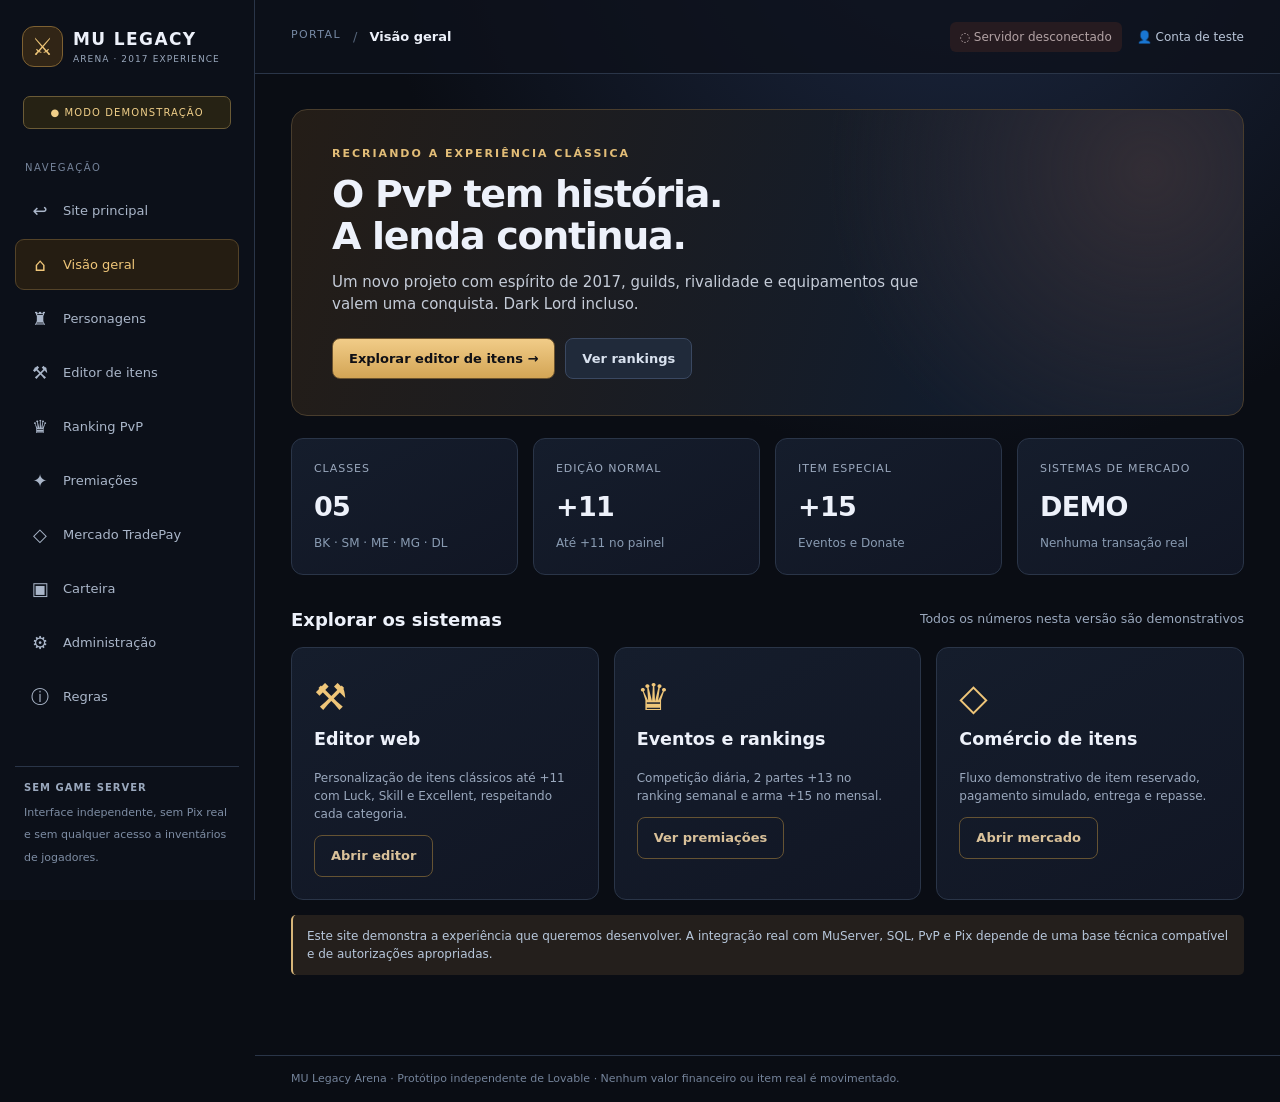
==== portal.html @ eca92752 "feat: portal classico com painel de staff e chat humano Node" ====
<!DOCTYPE html>
<html lang="pt-BR">
<head>
  <meta charset="UTF-8" />
  <meta name="viewport" content="width=device-width, initial-scale=1" />
  <meta name="description" content="Protótipo gratuito do painel MU Legacy Arena: inventário, editor, rankings e TradePay demonstrativo." />
  <title>MU Legacy Arena — Portal DEMO</title>
  <link rel="stylesheet" href="styles.css" />
</head>
<body>
  <div class="shell">
    <aside class="sidebar" id="sidebar">
      <a href="index.html" class="brand" title="Voltar ao site"><div class="brand-mark">⚔</div><div><strong>MU LEGACY</strong><small>ARENA · 2017 EXPERIENCE</small></div></a>
      <div class="demo-chip">● MODO DEMONSTRAÇÃO</div>
      <p class="nav-label">NAVEGAÇÃO</p>
      <nav id="nav" aria-label="Menu principal"><a href="index.html" title="Voltar à página inicial"><span>↩</span> Site principal</a>
        <a href="#inicio" data-page="inicio"><span>⌂</span> Visão geral</a>
        <a href="#personagens" data-page="personagens"><span>♜</span> Personagens</a>
        <a href="#editor" data-page="editor"><span>⚒</span> Editor de itens</a>
        <a href="#ranking" data-page="ranking"><span>♛</span> Ranking PvP</a>
        <a href="#premios" data-page="premios"><span>✦</span> Premiações</a>
        <a href="#mercado" data-page="mercado"><span>◇</span> Mercado TradePay</a>
        <a href="#carteira" data-page="carteira"><span>▣</span> Carteira</a>
        <a href="#admin" data-page="admin"><span>⚙</span> Administração</a>
        <a href="#regras" data-page="regras"><span>ⓘ</span> Regras</a>
      </nav>
      <div class="sidebar-bottom"><p><b>SEM GAME SERVER</b></p><small>Interface independente, sem Pix real e sem qualquer acesso a inventários de jogadores.</small></div>
    </aside>
    <div class="workspace">
      <header class="topbar">
        <button class="menu-btn" data-action="menu" title="Menu" aria-label="Abrir menu">☰</button>
        <div class="crumb"><span>PORTAL</span><span class="crumb-sep">/</span><strong id="current-page">Visão geral</strong></div>
        <div class="top-right"><span class="online-tag">◌ Servidor desconectado</span><span class="account">👤 Conta de teste</span></div>
      </header>
      <main id="app" role="main"></main>
      <footer class="footer">MU Legacy Arena · Protótipo independente de Lovable · Nenhum valor financeiro ou item real é movimentado.</footer>
    </div>
  </div>
  <div id="toast" class="toast" role="status" aria-live="polite"></div>
  <script src="app.js"></script>
</body>
</html>
---- styles.css ----
:root{color-scheme:dark;--bg:#0a0d14;--sidebar:#0c1019;--panel:#111725;--panel-2:#171f30;--line:#2a3548;--text:#edf1fa;--muted:#9aa8bd;--gold:#efc679;--gold-soft:#251d12;--good:#5bd9ae;--danger:#ed7b82;--blue:#92adf2}
*{box-sizing:border-box}body{margin:0;background:radial-gradient(circle at 75% -12%,#1d2943 0,transparent 38%),var(--bg);color:var(--text);font:15px/1.5 system-ui,-apple-system,Segoe UI,Roboto,Arial,sans-serif}button,input,select{font:inherit}button{cursor:pointer}a{color:inherit;text-decoration:none}.shell{display:flex;min-height:100vh}.sidebar{width:255px;flex-shrink:0;background:var(--sidebar);border-right:1px solid var(--line);padding:26px 15px 20px;display:flex;flex-direction:column;position:sticky;top:0;height:100vh}.brand{display:flex;align-items:center;gap:10px;padding:0 7px}.brand-mark{width:41px;height:41px;display:grid;place-items:center;border:1px solid #7e6132;border-radius:12px;background:#312516;color:var(--gold);font-size:24px}.brand strong{font-size:17px;letter-spacing:1.4px}.brand small{display:block;letter-spacing:1.1px;font-size:9px;color:var(--muted)}.demo-chip{border:1px solid #6b5b36;border-radius:7px;background:#262214;color:#f0cf89;font-size:10px;letter-spacing:1.1px;margin:29px 8px 31px;padding:8px 9px;text-align:center}.nav-label{font-size:10px;letter-spacing:1.5px;color:#75839a;margin:0 10px 10px}nav{display:grid;gap:3px}nav a{display:flex;gap:12px;align-items:center;padding:11px 13px;border:1px solid transparent;border-radius:9px;color:#aab6c9;font-size:13px}nav a span{font-size:18px;width:22px;text-align:center}nav a:hover{background:#182130}nav a.active{color:var(--gold);border-color:#544328;background:var(--gold-soft)}.sidebar-bottom{margin-top:auto;border-top:1px solid var(--line);padding:13px 9px;color:#7e8da4}.sidebar-bottom p{font-size:10px;letter-spacing:1px;color:var(--muted);margin:0 0 5px}.sidebar-bottom small{font-size:11px}.workspace{min-width:0;flex:1}.topbar{height:74px;border-bottom:1px solid var(--line);display:flex;align-items:center;justify-content:space-between;padding:0 36px;background:#0d111bcc}.crumb{display:flex;gap:12px;font-size:13px}.crumb span:first-child{color:#7789a4;font-size:11px;letter-spacing:1.4px}.crumb-sep{color:#56657a}.top-right{display:flex;align-items:center;gap:15px}.online-tag{font-size:12px;color:#b2a2a4;background:#261b20;padding:6px 10px;border-radius:6px}.account{font-size:12px;color:#b9c5d8}.menu-btn{display:none;background:transparent;border:0;color:var(--text)}main{max-width:1380px;margin:auto;padding:35px 36px 65px}.footer{padding:15px 36px;color:#74839a;font-size:11px;border-top:1px solid var(--line)}h1,h2,h3,p{margin-top:0}.eyebrow{font-size:11px;color:var(--gold);letter-spacing:2px;font-weight:700}.page-title{font-size:32px;line-height:1.14;letter-spacing:-.8px;margin-bottom:8px}.lead{color:var(--muted);font-size:14px;margin-bottom:26px;max-width:780px}.hero{border:1px solid #493d2d;border-radius:16px;background:radial-gradient(circle at 90% 20%,#322d35 0%,transparent 36%),linear-gradient(105deg,#241d17,#121c2c 70%);padding:36px 40px;min-height:225px;display:flex;flex-direction:column;justify-content:center;margin-bottom:22px}.hero h1{font-size:38px;max-width:630px;line-height:1.12;letter-spacing:-1.3px;margin:10px 0 13px}.hero p{max-width:590px;color:#c4cbd7;margin:0 0 22px}.hero .eyebrow{color:#e2bd77}.actions{display:flex;gap:10px;flex-wrap:wrap}.btn{border:1px solid #6b532f;color:#101015;background:linear-gradient(#f1cc88,#d3a555);padding:10px 16px;font-weight:700;border-radius:8px;font-size:13px}.btn:hover{filter:brightness(1.09)}.btn.secondary{background:#202a3a;color:#d8e1ee;border-color:#3a4861}.btn.ghost{background:transparent;color:#d9c19a;border-color:#655333}.btn:disabled{opacity:.47;cursor:not-allowed}.grid{display:grid;gap:15px}.cols-4{grid-template-columns:repeat(4,minmax(0,1fr))}.cols-3{grid-template-columns:repeat(3,minmax(0,1fr))}.cols-2{grid-template-columns:repeat(2,minmax(0,1fr))}.card{background:linear-gradient(150deg,#151d2c,#111624);border:1px solid var(--line);border-radius:12px;padding:22px;min-width:0}.card.highlight{border-color:#685137;background:linear-gradient(145deg,#272116,#151c29)}.metric .value{font-size:27px;font-weight:800;letter-spacing:-.7px}.metric .tag{font-size:11px;letter-spacing:.9px;color:var(--muted);margin-bottom:9px}.metric .desc{color:#899bb2;font-size:12px;margin-top:7px}.section-head{display:flex;justify-content:space-between;align-items:center;margin:31px 0 14px}.section-head h2{margin:0;font-size:18px}.section-head small{color:var(--muted)}.pill{display:inline-block;background:#292518;color:var(--gold);border:1px solid #564429;font-size:10px;letter-spacing:.5px;padding:4px 8px;border-radius:5px}.pill.good{background:#102f29;color:var(--good);border-color:#255c4f}.pill.dim{background:#1d2532;color:#9baec8;border-color:#35465c}.pill.danger{background:#301c24;color:#efa0a4;border-color:#59313e}.separator{border:0;border-top:1px solid var(--line);margin:18px 0}.muted{color:var(--muted)}.small{font-size:12px}.item-row{display:flex;align-items:center;gap:15px;border:1px solid var(--line);border-radius:10px;background:#121928;padding:14px;margin-bottom:9px}.item-icon{width:58px;height:58px;display:grid;place-items:center;border-radius:9px;border:1px solid #665537;background:radial-gradient(circle at center,#453220,#1a1d2d);color:#f8cc7a;font-size:28px;flex-shrink:0}.item-icon.premium{border-color:#8062c4;box-shadow:0 0 21px #694daa35;background:#2a1c42}.item-main{flex:1;min-width:0}.item-main b{display:block;font-size:14px}.item-main small{display:block;color:var(--muted);margin-top:3px}.item-right{text-align:right}.item-right .pill{display:block;margin-bottom:7px}.form-label{display:block;color:#bdc9db;font-size:12px;margin:15px 0 7px}.field{background:#0e1420;color:var(--text);padding:11px;border:1px solid #39465c;border-radius:8px;max-width:100%;width:100%}.field:focus{outline:2px solid #8d6f39}.flex{display:flex;align-items:center;gap:12px;flex-wrap:wrap}.space-between{justify-content:space-between}.stat-big{font-size:38px;color:var(--gold);font-weight:800;line-height:1.1}.range{width:100%;accent-color:#e8b765}.choice{display:flex;align-items:center;gap:9px;padding:9px;border:1px solid #314056;border-radius:7px;margin-bottom:6px;font-size:13px;background:#101726}.choice input{accent-color:#d2a459}.choice.disabled{opacity:.55}.note{font-size:12px;color:#b7c7db;border-left:2px solid #d7b579;background:#241f1c;padding:12px 14px;border-radius:5px;margin:15px 0}.warning{border-left-color:#d7828b;background:#261921}.preview-panel{border:1px solid #66512e;border-radius:10px;background:radial-gradient(circle at top right,#3b3023,#161b29 55%);padding:22px}.preview-panel h3{font-size:24px;color:#f3d38b}.tiny{font-size:11px;color:#8ca0b8}.table-wrap{overflow:auto;border:1px solid var(--line);border-radius:11px}table{width:100%;border-collapse:collapse;min-width:560px}th,td{text-align:left;padding:14px 15px;border-bottom:1px solid #293447}th{font-size:10px;letter-spacing:1.1px;color:#8a9bb2;background:#182132}td{font-size:13px}tr:last-child td{border-bottom:0}.rank-1{color:var(--gold);font-weight:800}.tabbar{display:flex;gap:6px;background:#111827;border:1px solid var(--line);border-radius:9px;padding:5px;width:max-content;max-width:100%;flex-wrap:wrap}.tab{border:0;background:transparent;padding:8px 13px;color:#a0aec4;border-radius:6px}.tab.active{background:#354156;color:white}.reward-circle{font-size:37px;color:var(--gold)}.set-slots{display:grid;grid-template-columns:repeat(5,1fr);gap:9px}.slot{background:#131b2b;border:1px solid #334259;border-radius:9px;padding:12px;text-align:center}.slot.won{border-color:#c69f4c;background:#30271a}.slot-symbol{font-size:26px}.slot small{display:block;font-size:10px;color:#aabbd0;margin-top:4px}.section-split{margin-top:18px}.status-flow{display:flex;gap:7px;flex-wrap:wrap}.flow-step{font-size:10px;border:1px solid #39475b;background:#1b2736;padding:7px;border-radius:6px;color:#b1bfd1}.flow-step.active{border-color:#d0a75b;color:#ecca89}.disabled-action{opacity:.5}.center{text-align:center}.empty{padding:40px 10px;text-align:center;color:var(--muted)}.empty .symbol{font-size:30px;margin-bottom:10px}.features li{margin:8px 0;color:#bdc7d6}.toast{position:fixed;bottom:22px;right:22px;border:1px solid #795f31;background:#282117;color:#f3dcae;border-radius:9px;padding:12px 18px;box-shadow:0 12px 45px #0008;max-width:340px;display:none;z-index:5;font-size:13px}.toast.show{display:block}.inline-code{font-family:monospace;color:#efce91;background:#29303b;padding:2px 5px;border-radius:4px}.badge-check{font-size:11px;color:var(--good)}.mb0{margin-bottom:0}.map-note{background:linear-gradient(110deg,#1f1b25,#1a2232);border:1px solid #574e47;border-radius:11px;padding:18px}.help-list{display:grid;gap:9px}.help-list details{border:1px solid var(--line);border-radius:9px;padding:12px 15px;background:#151d2b}.help-list summary{cursor:pointer;font-weight:600}.help-list p{margin:8px 0 1px;color:var(--muted)}
@media(max-width:1120px){.cols-4{grid-template-columns:repeat(2,minmax(0,1fr))}.cols-3{grid-template-columns:repeat(2,minmax(0,1fr))}.topbar{padding:0 20px}main{padding:24px 20px 50px}}@media(max-width:840px){.sidebar{position:fixed;left:-265px;top:0;bottom:0;z-index:9;transition:left .2s}.sidebar.open{left:0;box-shadow:0 0 0 200vw #0009}.menu-btn{display:block;margin-right:8px}.topbar{justify-content:flex-start}.top-right{margin-left:auto}.account{display:none}.cols-2,.cols-3{grid-template-columns:1fr}.hero{padding:25px}.hero h1{font-size:29px}}@media(max-width:530px){.cols-4{grid-template-columns:1fr 1fr;gap:9px}.metric .value{font-size:22px}.card{padding:16px}.page-title{font-size:25px}.online-tag{font-size:10px}.hero h1{font-size:25px}.set-slots{grid-template-columns:repeat(3,1fr)}.item-right{display:none}}
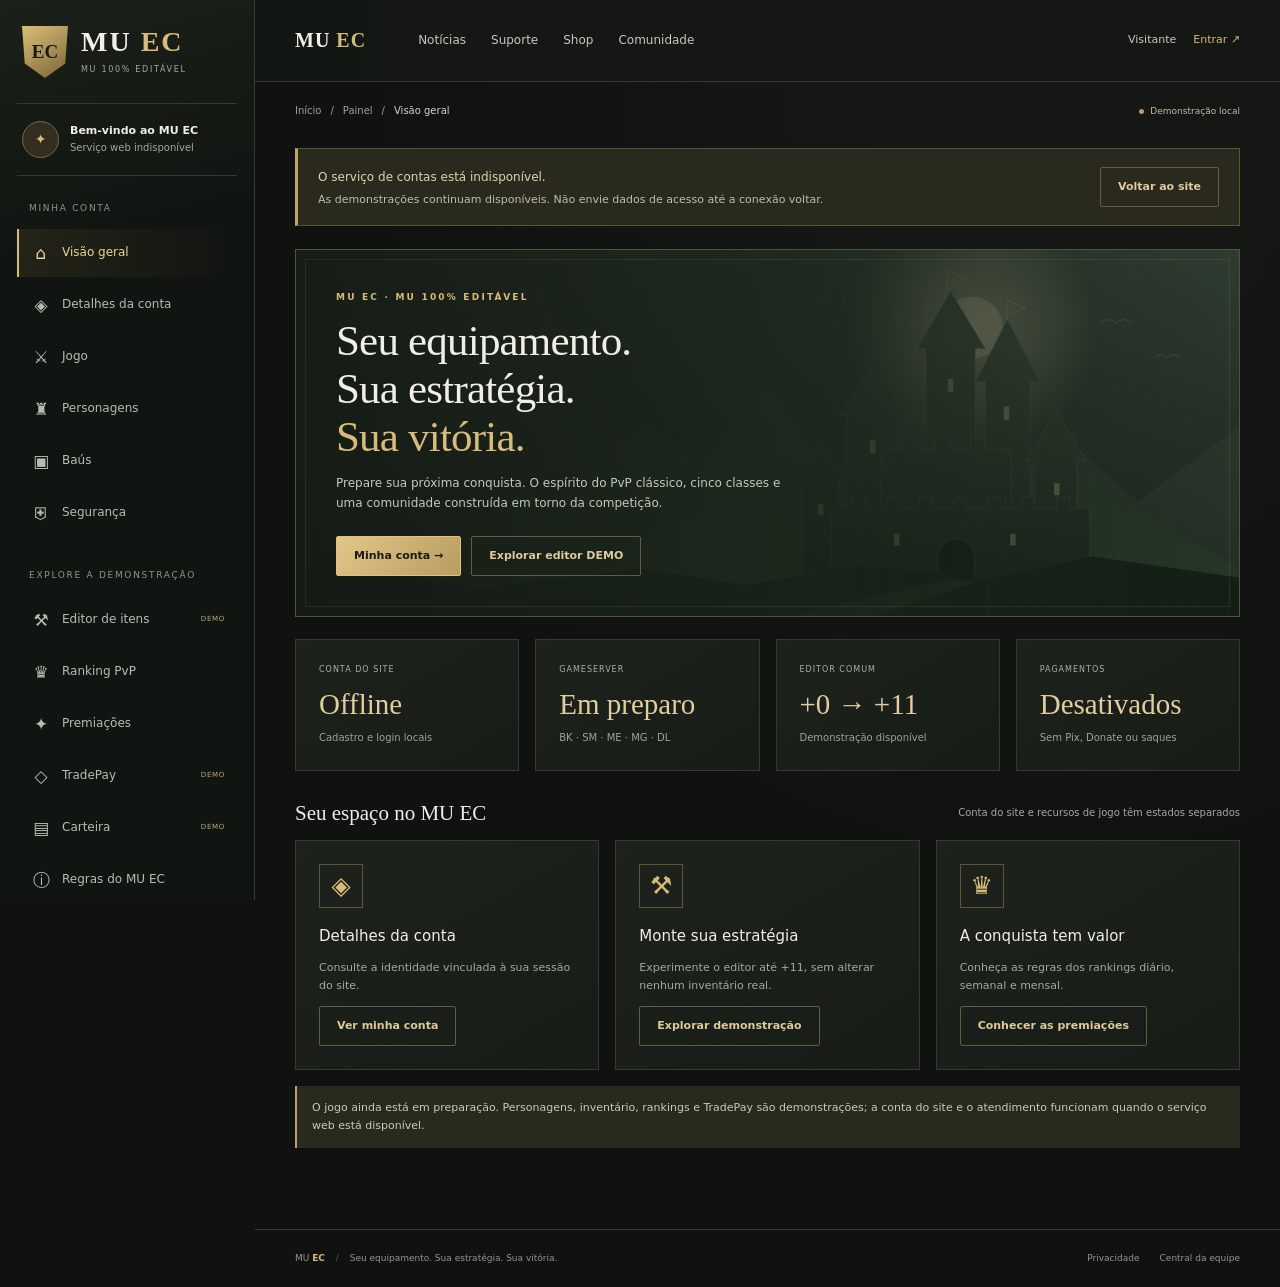
==== commit 20b7dae0: "Implementa portal MU EC e registra previa visual" ====
--- a/portal.html
+++ b/portal.html
@@ -3,40 +3,50 @@
 <head>
   <meta charset="UTF-8" />
   <meta name="viewport" content="width=device-width, initial-scale=1" />
-  <meta name="description" content="Protótipo gratuito do painel MU Legacy Arena: inventário, editor, rankings e TradePay demonstrativo." />
-  <title>MU Legacy Arena — Portal DEMO</title>
+  <meta name="theme-color" content="#111211" />
+  <meta name="description" content="Painel MU EC — MU 100% Editável. Sua conta do site e demonstrações de itens, rankings e eventos PvP." />
+  <title>MU EC — Painel do jogador</title>
   <link rel="stylesheet" href="styles.css" />
 </head>
 <body>
+  <a class="skip-link" href="#app">Ir para o conteúdo</a>
   <div class="shell">
-    <aside class="sidebar" id="sidebar">
-      <a href="index.html" class="brand" title="Voltar ao site"><div class="brand-mark">⚔</div><div><strong>MU LEGACY</strong><small>ARENA · 2017 EXPERIENCE</small></div></a>
-      <div class="demo-chip">● MODO DEMONSTRAÇÃO</div>
-      <p class="nav-label">NAVEGAÇÃO</p>
-      <nav id="nav" aria-label="Menu principal"><a href="index.html" title="Voltar à página inicial"><span>↩</span> Site principal</a>
-        <a href="#inicio" data-page="inicio"><span>⌂</span> Visão geral</a>
-        <a href="#personagens" data-page="personagens"><span>♜</span> Personagens</a>
-        <a href="#editor" data-page="editor"><span>⚒</span> Editor de itens</a>
-        <a href="#ranking" data-page="ranking"><span>♛</span> Ranking PvP</a>
-        <a href="#premios" data-page="premios"><span>✦</span> Premiações</a>
-        <a href="#mercado" data-page="mercado"><span>◇</span> Mercado TradePay</a>
-        <a href="#carteira" data-page="carteira"><span>▣</span> Carteira</a>
-        <a href="#admin" data-page="admin"><span>⚙</span> Administração</a>
-        <a href="#regras" data-page="regras"><span>ⓘ</span> Regras</a>
+    <aside class="sidebar" id="sidebar" aria-label="Painel do jogador">
+      <a href="index.html" class="brand" aria-label="MU EC — voltar ao site"><span class="brand-mark" aria-hidden="true">EC</span><span><strong>MU <em>EC</em></strong><small>MU 100% EDITÁVEL</small></span></a>
+      <div class="sidebar-account"><span class="account-avatar" aria-hidden="true">✦</span><div><b id="sidebar-user">Bem-vindo ao MU EC</b><small id="sidebar-session">Verificando sessão…</small></div></div>
+      <nav id="nav" aria-label="Navegação do painel">
+        <p class="nav-label">MINHA CONTA</p>
+        <a href="#inicio" data-page="inicio"><span aria-hidden="true">⌂</span> Visão geral</a>
+        <a href="#conta" data-page="conta"><span aria-hidden="true">◈</span> Detalhes da conta</a>
+        <a href="#jogo" data-page="jogo"><span aria-hidden="true">⚔</span> Jogo</a>
+        <a href="#personagens" data-page="personagens"><span aria-hidden="true">♜</span> Personagens</a>
+        <a href="#baus" data-page="baus"><span aria-hidden="true">▣</span> Baús</a>
+        <a href="#seguranca" data-page="seguranca"><span aria-hidden="true">⛨</span> Segurança</a>
+        <p class="nav-label demo-label">EXPLORE A DEMONSTRAÇÃO</p>
+        <a href="#editor" data-page="editor"><span aria-hidden="true">⚒</span> Editor de itens <small>DEMO</small></a>
+        <a href="#ranking" data-page="ranking"><span aria-hidden="true">♛</span> Ranking PvP</a>
+        <a href="#premios" data-page="premios"><span aria-hidden="true">✦</span> Premiações</a>
+        <a href="#mercado" data-page="mercado"><span aria-hidden="true">◇</span> TradePay <small>DEMO</small></a>
+        <a href="#carteira" data-page="carteira"><span aria-hidden="true">▤</span> Carteira <small>DEMO</small></a>
+        <a href="#regras" data-page="regras"><span aria-hidden="true">ⓘ</span> Regras do MU EC</a>
       </nav>
-      <div class="sidebar-bottom"><p><b>SEM GAME SERVER</b></p><small>Interface independente, sem Pix real e sem qualquer acesso a inventários de jogadores.</small></div>
+      <div class="sidebar-bottom"><p><b>GAMESERVER EM PREPARAÇÃO</b></p><small>Nenhum item ou valor real é movimentado.</small></div>
     </aside>
+    <button id="nav-backdrop" class="nav-backdrop" aria-label="Fechar navegação" hidden></button>
     <div class="workspace">
       <header class="topbar">
-        <button class="menu-btn" data-action="menu" title="Menu" aria-label="Abrir menu">☰</button>
-        <div class="crumb"><span>PORTAL</span><span class="crumb-sep">/</span><strong id="current-page">Visão geral</strong></div>
-        <div class="top-right"><span class="online-tag">◌ Servidor desconectado</span><span class="account">👤 Conta de teste</span></div>
+        <button class="menu-btn" id="menu-toggle" data-action="menu" aria-label="Abrir navegação" aria-controls="sidebar" aria-expanded="false">☰</button>
+        <a class="topbar-home" href="index.html">MU <b>EC</b></a>
+        <nav class="portal-links" aria-label="Links do site"><a href="index.html#noticias">Notícias</a><a href="index.html#suporte">Suporte</a><a href="index.html#loja">Shop</a><a href="index.html#guildas">Comunidade</a></nav>
+        <div class="top-right"><span class="account" id="topbar-user">Visitante</span><button class="text-button" id="logout-button" data-action="logout" hidden>Sair ↗</button><a class="text-button" id="login-link" href="index.html#login">Entrar ↗</a></div>
       </header>
-      <main id="app" role="main"></main>
-      <footer class="footer">MU Legacy Arena · Protótipo independente de Lovable · Nenhum valor financeiro ou item real é movimentado.</footer>
+      <div class="subbar"><div class="crumb"><a href="index.html">Início</a><span aria-hidden="true">/</span><span>Painel</span><span aria-hidden="true">/</span><strong id="current-page">Visão geral</strong></div><span class="site-status" id="site-status">Verificando conexão</span></div>
+      <main id="app" tabindex="-1"><div class="empty">Carregando painel…</div></main>
+      <noscript><p class="note">Ative o JavaScript para navegar no painel. <a href="index.html">Voltar ao site principal.</a></p></noscript>
+      <footer class="footer"><span>MU <b>EC</b> <span class="footer-divider">/</span> Seu equipamento. Sua estratégia. Sua vitória.</span><a href="index.html#privacidade">Privacidade</a><a href="staff.html">Central da equipe</a></footer>
     </div>
   </div>
   <div id="toast" class="toast" role="status" aria-live="polite"></div>
-  <script src="app.js"></script>
+  <script src="app.js" defer></script>
 </body>
-</html>+</html>
--- a/styles.css
+++ b/styles.css
@@ -1,3 +1,31 @@
-:root{color-scheme:dark;--bg:#0a0d14;--sidebar:#0c1019;--panel:#111725;--panel-2:#171f30;--line:#2a3548;--text:#edf1fa;--muted:#9aa8bd;--gold:#efc679;--gold-soft:#251d12;--good:#5bd9ae;--danger:#ed7b82;--blue:#92adf2}
-*{box-sizing:border-box}body{margin:0;background:radial-gradient(circle at 75% -12%,#1d2943 0,transparent 38%),var(--bg);color:var(--text);font:15px/1.5 system-ui,-apple-system,Segoe UI,Roboto,Arial,sans-serif}button,input,select{font:inherit}button{cursor:pointer}a{color:inherit;text-decoration:none}.shell{display:flex;min-height:100vh}.sidebar{width:255px;flex-shrink:0;background:var(--sidebar);border-right:1px solid var(--line);padding:26px 15px 20px;display:flex;flex-direction:column;position:sticky;top:0;height:100vh}.brand{display:flex;align-items:center;gap:10px;padding:0 7px}.brand-mark{width:41px;height:41px;display:grid;place-items:center;border:1px solid #7e6132;border-radius:12px;background:#312516;color:var(--gold);font-size:24px}.brand strong{font-size:17px;letter-spacing:1.4px}.brand small{display:block;letter-spacing:1.1px;font-size:9px;color:var(--muted)}.demo-chip{border:1px solid #6b5b36;border-radius:7px;background:#262214;color:#f0cf89;font-size:10px;letter-spacing:1.1px;margin:29px 8px 31px;padding:8px 9px;text-align:center}.nav-label{font-size:10px;letter-spacing:1.5px;color:#75839a;margin:0 10px 10px}nav{display:grid;gap:3px}nav a{display:flex;gap:12px;align-items:center;padding:11px 13px;border:1px solid transparent;border-radius:9px;color:#aab6c9;font-size:13px}nav a span{font-size:18px;width:22px;text-align:center}nav a:hover{background:#182130}nav a.active{color:var(--gold);border-color:#544328;background:var(--gold-soft)}.sidebar-bottom{margin-top:auto;border-top:1px solid var(--line);padding:13px 9px;color:#7e8da4}.sidebar-bottom p{font-size:10px;letter-spacing:1px;color:var(--muted);margin:0 0 5px}.sidebar-bottom small{font-size:11px}.workspace{min-width:0;flex:1}.topbar{height:74px;border-bottom:1px solid var(--line);display:flex;align-items:center;justify-content:space-between;padding:0 36px;background:#0d111bcc}.crumb{display:flex;gap:12px;font-size:13px}.crumb span:first-child{color:#7789a4;font-size:11px;letter-spacing:1.4px}.crumb-sep{color:#56657a}.top-right{display:flex;align-items:center;gap:15px}.online-tag{font-size:12px;color:#b2a2a4;background:#261b20;padding:6px 10px;border-radius:6px}.account{font-size:12px;color:#b9c5d8}.menu-btn{display:none;background:transparent;border:0;color:var(--text)}main{max-width:1380px;margin:auto;padding:35px 36px 65px}.footer{padding:15px 36px;color:#74839a;font-size:11px;border-top:1px solid var(--line)}h1,h2,h3,p{margin-top:0}.eyebrow{font-size:11px;color:var(--gold);letter-spacing:2px;font-weight:700}.page-title{font-size:32px;line-height:1.14;letter-spacing:-.8px;margin-bottom:8px}.lead{color:var(--muted);font-size:14px;margin-bottom:26px;max-width:780px}.hero{border:1px solid #493d2d;border-radius:16px;background:radial-gradient(circle at 90% 20%,#322d35 0%,transparent 36%),linear-gradient(105deg,#241d17,#121c2c 70%);padding:36px 40px;min-height:225px;display:flex;flex-direction:column;justify-content:center;margin-bottom:22px}.hero h1{font-size:38px;max-width:630px;line-height:1.12;letter-spacing:-1.3px;margin:10px 0 13px}.hero p{max-width:590px;color:#c4cbd7;margin:0 0 22px}.hero .eyebrow{color:#e2bd77}.actions{display:flex;gap:10px;flex-wrap:wrap}.btn{border:1px solid #6b532f;color:#101015;background:linear-gradient(#f1cc88,#d3a555);padding:10px 16px;font-weight:700;border-radius:8px;font-size:13px}.btn:hover{filter:brightness(1.09)}.btn.secondary{background:#202a3a;color:#d8e1ee;border-color:#3a4861}.btn.ghost{background:transparent;color:#d9c19a;border-color:#655333}.btn:disabled{opacity:.47;cursor:not-allowed}.grid{display:grid;gap:15px}.cols-4{grid-template-columns:repeat(4,minmax(0,1fr))}.cols-3{grid-template-columns:repeat(3,minmax(0,1fr))}.cols-2{grid-template-columns:repeat(2,minmax(0,1fr))}.card{background:linear-gradient(150deg,#151d2c,#111624);border:1px solid var(--line);border-radius:12px;padding:22px;min-width:0}.card.highlight{border-color:#685137;background:linear-gradient(145deg,#272116,#151c29)}.metric .value{font-size:27px;font-weight:800;letter-spacing:-.7px}.metric .tag{font-size:11px;letter-spacing:.9px;color:var(--muted);margin-bottom:9px}.metric .desc{color:#899bb2;font-size:12px;margin-top:7px}.section-head{display:flex;justify-content:space-between;align-items:center;margin:31px 0 14px}.section-head h2{margin:0;font-size:18px}.section-head small{color:var(--muted)}.pill{display:inline-block;background:#292518;color:var(--gold);border:1px solid #564429;font-size:10px;letter-spacing:.5px;padding:4px 8px;border-radius:5px}.pill.good{background:#102f29;color:var(--good);border-color:#255c4f}.pill.dim{background:#1d2532;color:#9baec8;border-color:#35465c}.pill.danger{background:#301c24;color:#efa0a4;border-color:#59313e}.separator{border:0;border-top:1px solid var(--line);margin:18px 0}.muted{color:var(--muted)}.small{font-size:12px}.item-row{display:flex;align-items:center;gap:15px;border:1px solid var(--line);border-radius:10px;background:#121928;padding:14px;margin-bottom:9px}.item-icon{width:58px;height:58px;display:grid;place-items:center;border-radius:9px;border:1px solid #665537;background:radial-gradient(circle at center,#453220,#1a1d2d);color:#f8cc7a;font-size:28px;flex-shrink:0}.item-icon.premium{border-color:#8062c4;box-shadow:0 0 21px #694daa35;background:#2a1c42}.item-main{flex:1;min-width:0}.item-main b{display:block;font-size:14px}.item-main small{display:block;color:var(--muted);margin-top:3px}.item-right{text-align:right}.item-right .pill{display:block;margin-bottom:7px}.form-label{display:block;color:#bdc9db;font-size:12px;margin:15px 0 7px}.field{background:#0e1420;color:var(--text);padding:11px;border:1px solid #39465c;border-radius:8px;max-width:100%;width:100%}.field:focus{outline:2px solid #8d6f39}.flex{display:flex;align-items:center;gap:12px;flex-wrap:wrap}.space-between{justify-content:space-between}.stat-big{font-size:38px;color:var(--gold);font-weight:800;line-height:1.1}.range{width:100%;accent-color:#e8b765}.choice{display:flex;align-items:center;gap:9px;padding:9px;border:1px solid #314056;border-radius:7px;margin-bottom:6px;font-size:13px;background:#101726}.choice input{accent-color:#d2a459}.choice.disabled{opacity:.55}.note{font-size:12px;color:#b7c7db;border-left:2px solid #d7b579;background:#241f1c;padding:12px 14px;border-radius:5px;margin:15px 0}.warning{border-left-color:#d7828b;background:#261921}.preview-panel{border:1px solid #66512e;border-radius:10px;background:radial-gradient(circle at top right,#3b3023,#161b29 55%);padding:22px}.preview-panel h3{font-size:24px;color:#f3d38b}.tiny{font-size:11px;color:#8ca0b8}.table-wrap{overflow:auto;border:1px solid var(--line);border-radius:11px}table{width:100%;border-collapse:collapse;min-width:560px}th,td{text-align:left;padding:14px 15px;border-bottom:1px solid #293447}th{font-size:10px;letter-spacing:1.1px;color:#8a9bb2;background:#182132}td{font-size:13px}tr:last-child td{border-bottom:0}.rank-1{color:var(--gold);font-weight:800}.tabbar{display:flex;gap:6px;background:#111827;border:1px solid var(--line);border-radius:9px;padding:5px;width:max-content;max-width:100%;flex-wrap:wrap}.tab{border:0;background:transparent;padding:8px 13px;color:#a0aec4;border-radius:6px}.tab.active{background:#354156;color:white}.reward-circle{font-size:37px;color:var(--gold)}.set-slots{display:grid;grid-template-columns:repeat(5,1fr);gap:9px}.slot{background:#131b2b;border:1px solid #334259;border-radius:9px;padding:12px;text-align:center}.slot.won{border-color:#c69f4c;background:#30271a}.slot-symbol{font-size:26px}.slot small{display:block;font-size:10px;color:#aabbd0;margin-top:4px}.section-split{margin-top:18px}.status-flow{display:flex;gap:7px;flex-wrap:wrap}.flow-step{font-size:10px;border:1px solid #39475b;background:#1b2736;padding:7px;border-radius:6px;color:#b1bfd1}.flow-step.active{border-color:#d0a75b;color:#ecca89}.disabled-action{opacity:.5}.center{text-align:center}.empty{padding:40px 10px;text-align:center;color:var(--muted)}.empty .symbol{font-size:30px;margin-bottom:10px}.features li{margin:8px 0;color:#bdc7d6}.toast{position:fixed;bottom:22px;right:22px;border:1px solid #795f31;background:#282117;color:#f3dcae;border-radius:9px;padding:12px 18px;box-shadow:0 12px 45px #0008;max-width:340px;display:none;z-index:5;font-size:13px}.toast.show{display:block}.inline-code{font-family:monospace;color:#efce91;background:#29303b;padding:2px 5px;border-radius:4px}.badge-check{font-size:11px;color:var(--good)}.mb0{margin-bottom:0}.map-note{background:linear-gradient(110deg,#1f1b25,#1a2232);border:1px solid #574e47;border-radius:11px;padding:18px}.help-list{display:grid;gap:9px}.help-list details{border:1px solid var(--line);border-radius:9px;padding:12px 15px;background:#151d2b}.help-list summary{cursor:pointer;font-weight:600}.help-list p{margin:8px 0 1px;color:var(--muted)}
-@media(max-width:1120px){.cols-4{grid-template-columns:repeat(2,minmax(0,1fr))}.cols-3{grid-template-columns:repeat(2,minmax(0,1fr))}.topbar{padding:0 20px}main{padding:24px 20px 50px}}@media(max-width:840px){.sidebar{position:fixed;left:-265px;top:0;bottom:0;z-index:9;transition:left .2s}.sidebar.open{left:0;box-shadow:0 0 0 200vw #0009}.menu-btn{display:block;margin-right:8px}.topbar{justify-content:flex-start}.top-right{margin-left:auto}.account{display:none}.cols-2,.cols-3{grid-template-columns:1fr}.hero{padding:25px}.hero h1{font-size:29px}}@media(max-width:530px){.cols-4{grid-template-columns:1fr 1fr;gap:9px}.metric .value{font-size:22px}.card{padding:16px}.page-title{font-size:25px}.online-tag{font-size:10px}.hero h1{font-size:25px}.set-slots{grid-template-columns:repeat(3,1fr)}.item-right{display:none}}+:root{color-scheme:dark;--bg:#101211;--sidebar:#111411;--panel:#191d1a;--panel-2:#222722;--line:#333a30;--text:#f0eee6;--muted:#a2aa9d;--gold:#d8bb79;--gold-soft:#302b1e;--good:#9ec6a3;--danger:#dfa19a;--blue:#acbdcb}
+*{box-sizing:border-box}html{scroll-behavior:smooth}body{margin:0;background:radial-gradient(ellipse at 82% 8%,#2a332733,transparent 48%),var(--bg);color:var(--text);font:14px/1.65 system-ui,-apple-system,"Segoe UI",Arial,sans-serif}button,input,select{font:inherit}button{cursor:pointer}a{color:inherit;text-decoration:none}a:hover{color:#f4d599}button:focus-visible,a:focus-visible,input:focus-visible,select:focus-visible,summary:focus-visible{outline:2px solid var(--gold);outline-offset:4px}[hidden]{display:none!important}
+.skip-link{position:fixed;left:15px;top:-70px;background:var(--gold);color:#121811;padding:10px 18px;z-index:100}.skip-link:focus{top:12px}.shell{display:flex;min-height:100vh}
+.sidebar{width:255px;flex-shrink:0;background:linear-gradient(165deg,#1b2019,#111511 28%);border-right:1px solid var(--line);display:flex;flex-direction:column;position:sticky;top:0;height:100vh;overflow-y:auto;padding:26px 17px 18px;scrollbar-width:thin}
+.brand{display:flex;align-items:center;gap:13px;padding:0 5px 25px}.brand-mark{width:46px;height:52px;display:grid;place-items:center;clip-path:polygon(0 0,100% 0,94% 72%,50% 100%,6% 72%);background:linear-gradient(145deg,#dbbf78,#7a6438);font:bold 19px Georgia,serif;color:#161c15}.brand strong{display:block;font:bold 28px/1 Georgia,serif;letter-spacing:2px}.brand em{color:var(--gold);font-style:normal}.brand small{display:block;margin-top:7px;letter-spacing:1.7px;font-size:8px;color:var(--muted)}
+.sidebar-account{display:flex;align-items:center;gap:11px;padding:17px 5px;border-top:1px solid var(--line);border-bottom:1px solid var(--line);margin-bottom:25px}.account-avatar{display:grid;place-items:center;width:37px;height:37px;border:1px solid #786941;background:#332e20;color:var(--gold);border-radius:50%}.sidebar-account div{min-width:0}.sidebar-account b{display:block;font-size:11px;overflow:hidden;text-overflow:ellipsis}.sidebar-account small{display:block;font-size:10px;color:var(--muted)}
+.nav-label{font-size:9px;letter-spacing:1.7px;color:#8e9787;margin:0 12px 9px}.demo-label{margin-top:27px}#nav{display:grid;gap:4px}#nav a{display:flex;gap:11px;align-items:center;padding:10px 12px;border-left:2px solid transparent;color:#b6bdb0;font-size:12px}#nav a span{font-size:17px;width:20px;text-align:center}#nav a small{margin-left:auto;font-size:7px;color:#c1aa76;letter-spacing:.7px}#nav a:hover{background:#232920;color:#f5e9cd}#nav a.active{color:#ecd39b;border-color:var(--gold);background:linear-gradient(90deg,#76623830,transparent)}
+.sidebar-bottom{margin-top:auto;padding:24px 8px 0;color:var(--muted)}.sidebar-bottom p{font-size:8px;letter-spacing:1px;margin:0 0 3px}.sidebar-bottom small{font-size:8px}.workspace{min-width:0;flex:1}
+.topbar{min-height:82px;border-bottom:1px solid var(--line);display:flex;align-items:center;gap:30px;padding:14px 40px;background:#141813e8}.topbar-home{font:bold 20px Georgia,serif;letter-spacing:1px;white-space:nowrap}.topbar-home b{color:var(--gold)}.portal-links{display:flex;gap:25px;margin-left:22px;font-size:12px;color:#c4c9bd}.top-right{display:flex;align-items:center;gap:17px;margin-left:auto}.account{font-size:11px;color:#c5caba;max-width:140px;white-space:nowrap;overflow:hidden;text-overflow:ellipsis}.text-button{padding:3px 0;color:var(--gold);background:none;border:0;font-size:11px;white-space:nowrap}.text-button:disabled{opacity:.5}.menu-btn{display:none;background:transparent;border:0;color:var(--text);font-size:22px;padding:2px 8px}
+.subbar{display:flex;gap:15px;align-items:center;justify-content:space-between;max-width:1400px;margin:auto;padding:21px 40px 0}.crumb{display:flex;flex-wrap:wrap;gap:9px;font-size:10px;color:#9da492}.crumb strong{color:#d2d6c7;font-weight:500}.site-status{font-size:9px;color:#b7c1ad;display:inline-flex;align-items:center;gap:6px;white-space:nowrap}.site-status:before{content:"";width:5px;height:5px;background:#8eac82;border-radius:50%}.site-status.offline:before{background:#c4986a}
+main{max-width:1400px;margin:auto;padding:28px 40px 65px;min-height:calc(100vh - 218px)}main:focus{outline:none}.footer{padding:21px 40px;color:#909886;font-size:9px;border-top:1px solid var(--line);display:flex;flex-wrap:wrap;gap:20px}.footer span:first-child{margin-right:auto}.footer b{color:var(--gold)}.footer-divider{color:#4c5845;margin:0 8px}
+h1,h2,h3,p{margin-top:0}.eyebrow{font-size:9px;color:var(--gold);letter-spacing:2.2px;font-weight:600}.page-title{font:35px/1.2 Georgia,"Times New Roman",serif;letter-spacing:-.4px;margin:7px 0 10px}.page-title:focus{outline:none}.lead{color:var(--muted);font-size:12px;margin-bottom:28px;max-width:760px}
+.hero{border:1px solid #5a5036;background:linear-gradient(90deg,#151b15f5,#1a231ac9 55%,#1a231a33),url("assets/player-citadel.svg") center right/cover;padding:40px;min-height:270px;display:flex;flex-direction:column;justify-content:center;margin-bottom:22px;position:relative;overflow:hidden}.hero:after{content:"";position:absolute;inset:9px;border:1px solid #d8bb791a;pointer-events:none}.hero h1{font:43px/1.12 Georgia,serif;max-width:600px;letter-spacing:-.8px;margin:12px 0 13px;position:relative;z-index:1}.hero h1 em{color:var(--gold);font-style:normal}.hero p{max-width:460px;color:#c4cab9;margin:0 0 22px;font-size:12px;position:relative;z-index:1}.hero .eyebrow,.hero .actions{position:relative;z-index:1}
+.actions{display:flex;gap:10px;flex-wrap:wrap;align-items:center}.btn{display:inline-flex;align-items:center;justify-content:center;border:1px solid #dfc285;color:#1a1b12;background:linear-gradient(130deg,#e2c789,#b99c60);padding:10px 17px;font-weight:650;border-radius:2px;font-size:11px;text-align:center}.btn:hover{filter:brightness(1.08);color:#10130e}.btn.secondary{background:#252d23;color:#d8ddcf;border-color:#54604b}.btn.ghost{background:transparent;color:#deca9d;border-color:#675b3d}.btn:disabled{opacity:.5;cursor:not-allowed}
+.grid{display:grid;gap:16px}.cols-4{grid-template-columns:repeat(4,minmax(0,1fr))}.cols-3{grid-template-columns:repeat(3,minmax(0,1fr))}.cols-2{grid-template-columns:repeat(2,minmax(0,1fr))}.card{background:linear-gradient(150deg,#1d231c,#171c16);border:1px solid var(--line);padding:23px;min-width:0}.card h2,.card h3{font-weight:500;font-size:15px;margin-bottom:10px}.card.highlight{border-color:#5e5438;background:linear-gradient(145deg,#302d20,#1b231a)}.card p:last-child{margin-bottom:0}.metric .value{font:29px/1.15 Georgia,serif;color:#e2cd9f}.metric .tag{font-size:8px;letter-spacing:1px;color:#a9b19e;margin-bottom:12px}.metric .desc{color:#9ba68f;font-size:10px;margin-top:9px}
+.section-head{display:flex;flex-wrap:wrap;gap:10px;justify-content:space-between;align-items:center;margin:30px 0 14px}.section-head h2{margin:0;font:21px Georgia,serif}.section-head small{color:var(--muted);font-size:10px}.pill{display:inline-block;background:#312c1e;color:#e2ca94;border:1px solid #665733;font-size:8px;letter-spacing:.8px;padding:4px 7px;border-radius:2px}.pill.good{background:#243423;color:#c2d9ba;border-color:#40583c}.pill.dim{background:#252b24;color:#bac6af;border-color:#434f3a}.pill.danger{background:#362922;color:#e1b69e;border-color:#6c4c39}.separator{border:0;border-top:1px solid var(--line);margin:18px 0}.muted{color:var(--muted)}.small{font-size:11px}
+.item-row{display:flex;flex-wrap:wrap;align-items:center;gap:13px;border-bottom:1px solid var(--line);padding:15px 0}.item-row:last-child{border-bottom:0}.item-icon{width:49px;height:53px;display:grid;place-items:center;border:1px solid #645939;background:radial-gradient(circle at top,#3b3c26,#20261c);color:#e4c882;font-size:25px;flex-shrink:0}.item-icon.premium{border-color:#8a7462;background:#322c2c;color:#e0c4ad}.item-main{flex:1;min-width:120px}.item-main b{display:block;font-size:12px;font-weight:550}.item-main small{display:block;color:var(--muted);font-size:10px;margin-top:3px}.item-right{text-align:right}.item-right .pill{display:block;margin-bottom:7px}
+.form-label{display:block;color:#c5ceba;font-size:11px;margin:16px 0 7px}.field{background:#11170f;color:var(--text);padding:11px;border:1px solid #49543d;border-radius:2px;max-width:100%;width:100%;font-size:12px}.flex{display:flex;align-items:center;gap:12px;flex-wrap:wrap}.space-between{justify-content:space-between}.stat-big{font:33px/1.15 Georgia,serif;color:var(--gold)}.range{width:100%;accent-color:#d6b879;min-height:25px}.choice{display:flex;align-items:center;gap:9px;padding:10px;border:1px solid #394632;margin-bottom:6px;font-size:11px;background:#171e14}.choice input{accent-color:#c3a56b;width:16px;height:16px}.choice.disabled{color:#969f89}
+.note{font-size:11px;color:#c5cbbd;border-left:2px solid #b7a06b;background:#29291e;padding:13px 15px;margin:16px 0}.note a{color:var(--gold);text-decoration:underline}.warning{border-left-color:#bb8b69;background:#2b241b}.preview-panel{border:1px solid #665b3b;background:radial-gradient(ellipse at center top,#4a493021,transparent 60%),#1a2016;padding:25px}.preview-panel h3{font:25px Georgia,serif;color:#e5d3a4;margin:18px 0 13px}.preview-symbol{display:grid;place-items:center;height:190px;font-size:80px;color:#e4c980;background:radial-gradient(ellipse,#bdab5330,transparent 60%)}.preview-panel.premium .preview-symbol{color:#d5b9af}.tiny{font-size:9px;color:#a2ad96}
+.table-wrap{overflow:auto;border:1px solid var(--line)}table{width:100%;border-collapse:collapse;min-width:450px}th,td{text-align:left;padding:13px 15px;border-bottom:1px solid var(--line)}th{font-size:8px;letter-spacing:1px;color:#adba9e;background:#232d20}td{font-size:11px}tr:last-child td{border-bottom:0}.rank-1{color:var(--gold);font-weight:700}.tabbar{display:flex;gap:4px;background:#121a10;border:1px solid var(--line);padding:4px;width:max-content;max-width:100%;flex-wrap:wrap}.tab{border:0;background:transparent;padding:8px 13px;color:#aebba0;font-size:10px}.tab.active{background:#3d422c;color:#eddfbd}.reward-circle{display:inline-grid;place-items:center;width:44px;height:44px;margin-bottom:16px;border:1px solid #5e5436;color:var(--gold);font-size:25px}
+.set-slots{display:grid;grid-template-columns:repeat(5,1fr);gap:9px}.slot{background:#1a2417;border:1px solid #3f4c36;padding:16px 9px;text-align:center}.slot.won{border-color:#bba162;background:#3b3722}.slot-symbol{font-size:26px}.slot small{display:block;font-size:9px;color:#c2ccb8;margin-top:4px}.section-split{margin-top:18px}.status-flow{display:flex;gap:7px;flex-wrap:wrap}.flow-step{font-size:9px;border:1px solid #43513a;background:#232e20;padding:7px;color:#b8c4ac}.center{text-align:center}.empty{padding:35px 18px;text-align:center;color:var(--muted)}.empty .symbol{font:44px Georgia,serif;color:#c9b277;margin-bottom:12px}.empty h2{font:23px Georgia,serif;color:#e0ddcf}.empty p{max-width:480px;margin:0 auto 18px;font-size:12px}.empty .actions{justify-content:center}.features{padding-left:18px;font-size:11px}.features li{margin:10px 0;color:#bcc7b1}
+.toast{position:fixed;bottom:22px;right:22px;border:1px solid #897446;background:#2e2d1f;color:#edddbb;padding:13px 18px;box-shadow:0 12px 45px #0008;max-width:min(390px,calc(100vw - 30px));display:none;z-index:30;font-size:12px}.toast.show{display:block}.badge-check{font-size:10px;color:var(--good)}.mb0{margin-bottom:0}.map-note{background:linear-gradient(110deg,#2d3021,#1b2719);border:1px solid #5b5e40;padding:18px}.help-list{display:grid;gap:9px}.help-list details{border:1px solid var(--line);padding:14px 17px;background:#1b2418;font-size:12px}.help-list summary{cursor:pointer;font-weight:550}.help-list p{margin:10px 0 1px;color:var(--muted);font-size:11px}
+.session-notice{display:flex;align-items:center;gap:17px;border:1px solid #5c5336;border-left:3px solid #c2a464;background:#29291d;padding:16px 20px;margin-bottom:23px}.session-notice p{font-size:11px;color:#b9c1af;margin:3px 0 0}.session-notice strong{font-size:12px;color:#e2d3ae;font-weight:500}.session-notice .btn{margin-left:auto;flex-shrink:0}
+.profile-summary{display:flex;align-items:center;gap:17px}.profile-avatar{width:65px;height:70px;display:grid;place-items:center;border:1px solid #7d6b40;color:#dfc78e;background:#373522;font:27px Georgia,serif;flex-shrink:0}.profile-summary h2{font:23px Georgia,serif;margin:0 0 5px;overflow-wrap:anywhere}.profile-summary p{color:var(--muted);font-size:11px;margin-bottom:6px}.account-fields{display:grid;grid-template-columns:1fr 1fr;gap:0 27px;margin:0}.account-fields div{min-width:0;border-bottom:1px solid var(--line);padding:19px 0}.account-fields dt{color:#a2ae96;font-size:9px;letter-spacing:.8px;margin-bottom:5px}.account-fields dd{margin:0;font-size:12px;overflow-wrap:anywhere}.account-fields dd .text-button{margin-left:12px}.account-fields .unavailable{color:#8e9981}
+.service-row{display:flex;flex-wrap:wrap;align-items:center;gap:12px;padding:18px 0;border-bottom:1px solid var(--line)}.service-row:last-child{border-bottom:0}.service-row div{flex:1;min-width:130px}.service-row b{font-size:12px;font-weight:500;display:block}.service-row p{font-size:10px;color:var(--muted);margin:4px 0 0}.service-symbol{width:34px;color:var(--gold);font-size:23px;text-align:center}.demo-banner{display:flex;flex-wrap:wrap;align-items:center;gap:10px;color:#c0c8b3;font-size:10px;border:1px solid #625c3b;background:#2c2d1f;padding:11px 16px;margin-bottom:23px}
+.character-list{display:grid;gap:12px}.character{border:1px solid #44513a;background:#1c2618}.character summary{display:flex;align-items:center;gap:17px;padding:18px;cursor:pointer;list-style:none}.character summary::-webkit-details-marker{display:none}.character summary:after{content:"+";margin-left:auto;color:var(--gold);font-size:24px}.character[open] summary:after{content:"−"}.character summary b{display:block;font-weight:550}.character summary small{display:block;color:var(--muted);font-size:10px}.class-avatar{display:grid;place-items:center;width:55px;height:62px;border:1px solid #756740;background:radial-gradient(ellipse at top,#4c5231,#1c2817);color:#e1c985;font:20px Georgia,serif;clip-path:polygon(0 0,100% 0,100% 80%,50% 100%,0 80%)}.class-avatar.sm{background:radial-gradient(ellipse at top,#38484a,#182421)}.class-avatar.me{background:radial-gradient(ellipse at top,#466039,#1d2a19)}.class-avatar.mg{background:radial-gradient(ellipse at top,#4e403c,#2a1e1b)}.class-avatar.dl{background:radial-gradient(ellipse at top,#524850,#281e29)}.character-body{padding:0 18px 20px;border-top:1px solid #3b4731}.character-stats{display:grid;grid-template-columns:repeat(4,1fr);gap:10px;padding:18px 0}.character-stats span{display:block;color:#99a88c;font-size:9px}.character-stats b{font-weight:500;font-size:13px}.vault-grid{display:grid;grid-template-columns:repeat(8,1fr);gap:4px;max-width:400px;margin:25px auto}.vault-grid span{aspect-ratio:1;border:1px solid #3c4932;background:#202b1b}.vault-grid span:nth-child(3n){background:#27321e}.nav-backdrop{display:none}
+@media(min-width:1650px){.sidebar{width:280px;padding-inline:24px}}
+@media(max-width:1200px){.cols-4{grid-template-columns:repeat(2,minmax(0,1fr))}.cols-3{grid-template-columns:repeat(2,minmax(0,1fr))}.topbar{padding:14px 25px;gap:20px}.portal-links{margin-left:0;gap:18px}.topbar-home{display:none}main{padding:25px 25px 50px}.subbar{padding:20px 25px 0}.footer{padding-inline:25px}}
+@media(max-width:900px){.sidebar{position:fixed;left:-270px;top:0;bottom:0;z-index:25;transition:left .2s;width:255px}.sidebar.open{left:0}.nav-backdrop:not([hidden]){display:block;position:fixed;inset:0;border:0;background:#000b;z-index:24}.menu-btn{display:inline-block}.topbar{gap:18px;min-height:70px}.cols-2,.cols-3{grid-template-columns:1fr}.hero{background-position:center}}
+@media(max-width:580px){main{padding:22px 17px 45px}.topbar{padding:13px 12px;gap:7px}.portal-links{gap:15px;font-size:11px}.portal-links a:last-child{display:none}.account{display:none}.top-right{gap:4px}.subbar{padding:16px 17px 0;align-items:flex-start}.site-status{font-size:8px;padding-top:2px}.crumb{font-size:9px;gap:6px}.hero{padding:28px 23px;min-height:270px}.hero h1{font-size:34px}.hero p{max-width:270px}.card{padding:18px}.page-title{font-size:29px}.lead{margin-bottom:21px}.metric .value{font-size:25px}.cols-4{gap:10px}.metric .tag{font-size:7px}.metric .desc{font-size:9px}.set-slots{grid-template-columns:repeat(3,1fr)}.item-right{width:100%;text-align:left;display:flex;gap:10px;align-items:center;margin-left:62px}.item-right .pill{margin-bottom:0}.item-right .btn{padding:7px 10px}.footer{padding:18px 17px;gap:12px}.footer span:first-child{width:100%}.session-notice{flex-wrap:wrap;padding:15px;gap:10px}.session-notice .btn{margin-left:0}.account-fields{grid-template-columns:1fr}.character-stats{grid-template-columns:repeat(2,1fr)}.preview-symbol{height:140px}.character summary{gap:12px;padding:14px}}
+@media(prefers-reduced-motion:reduce){html{scroll-behavior:auto}.sidebar{transition:none}}
